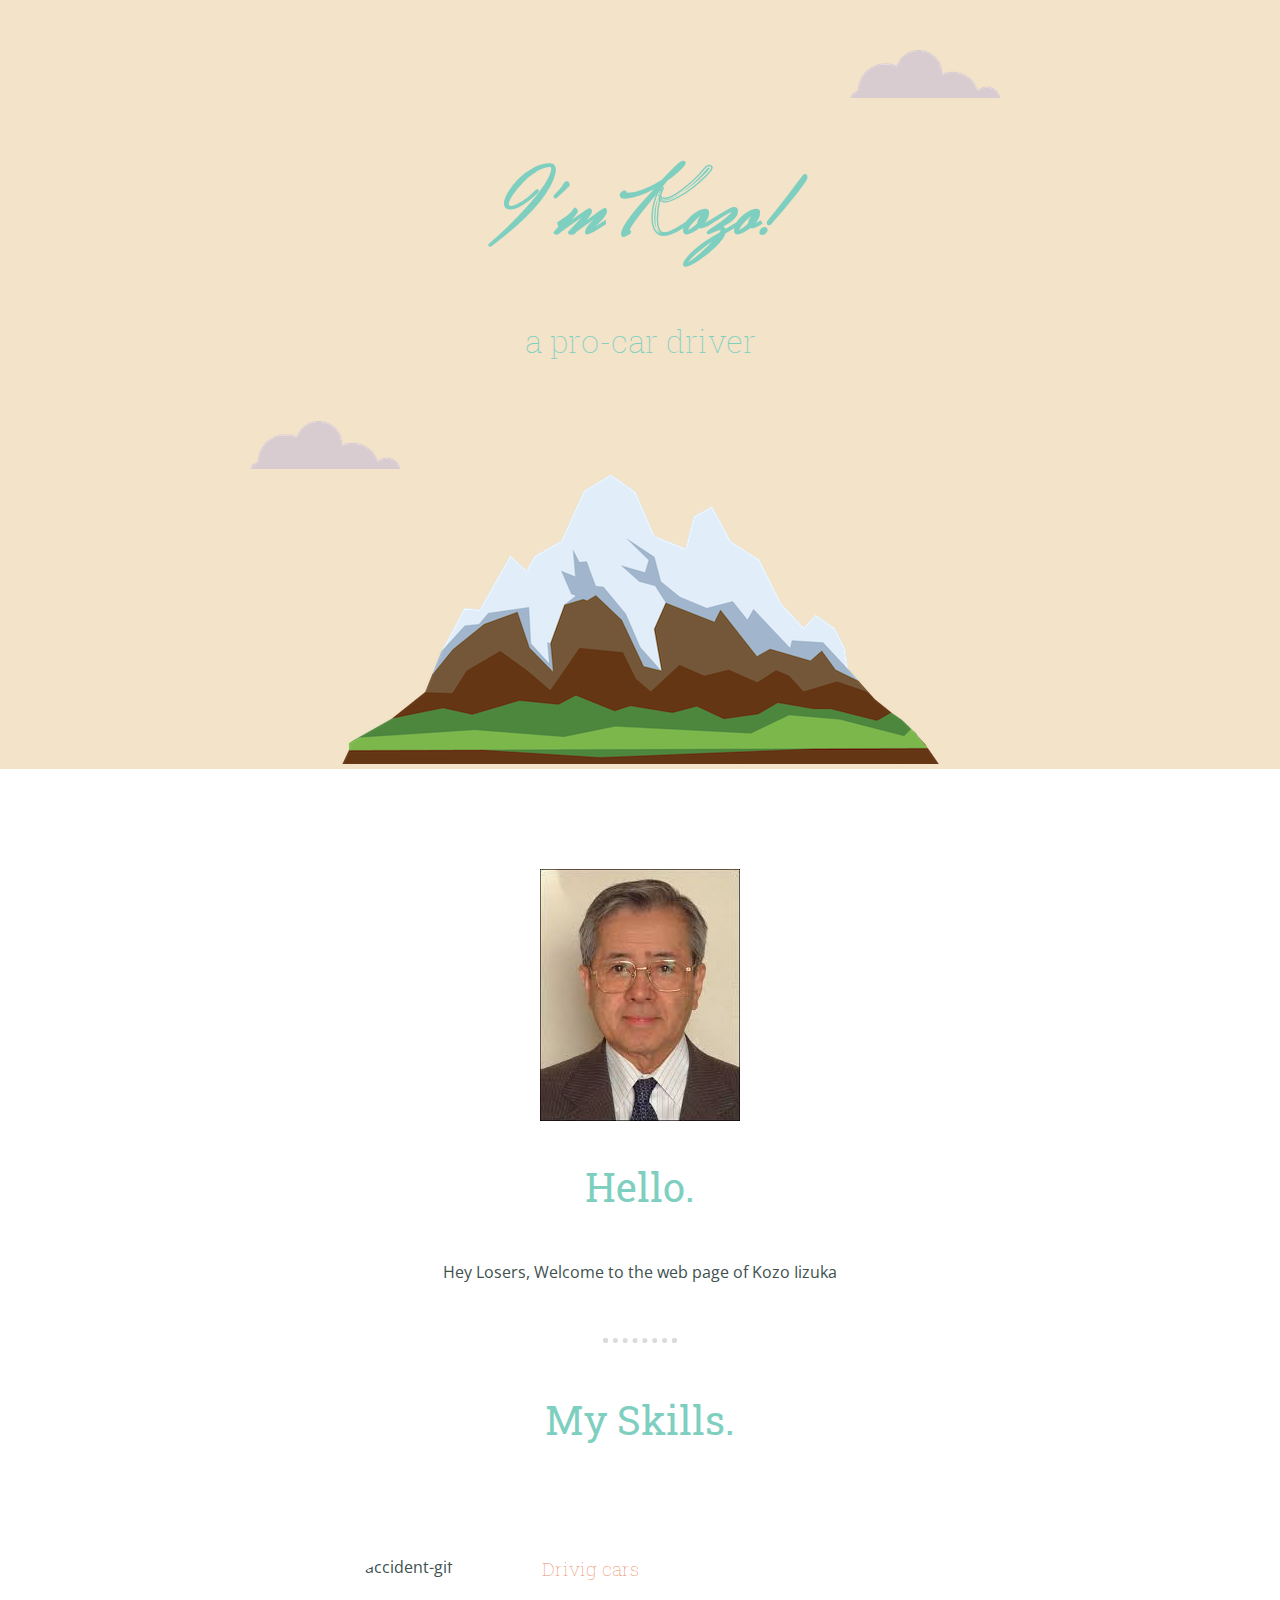
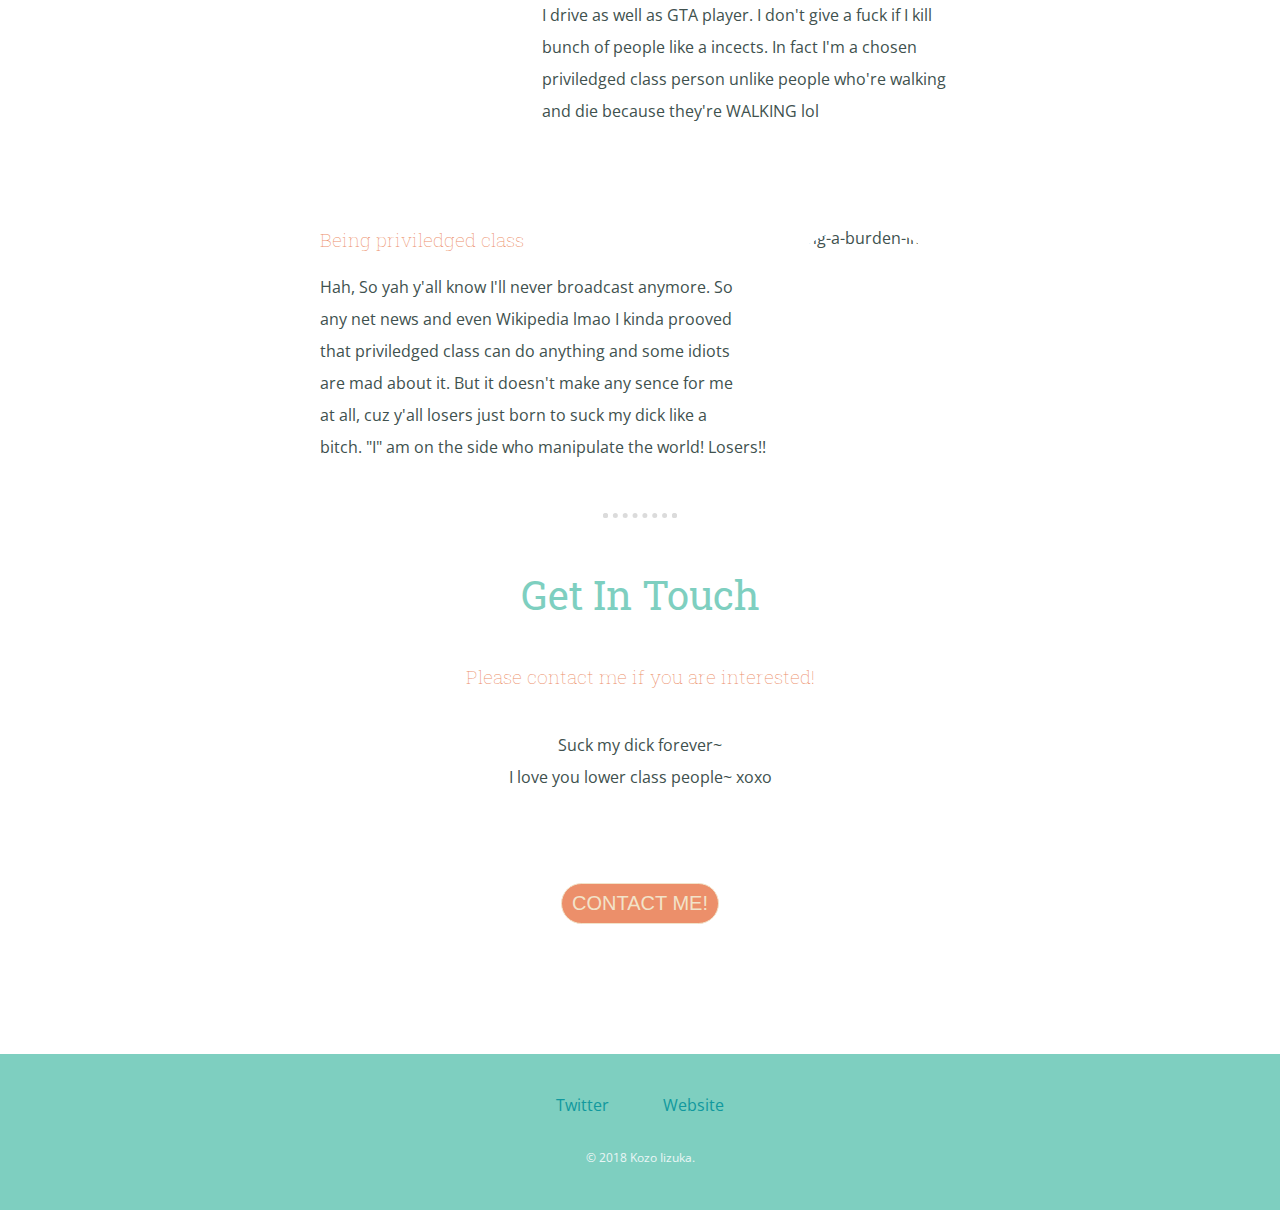
==== index.html @ 1e913027 "Add files via upload" ====
<!DOCTYPE html>
<html lang="en">
<head>
  <meta charset="UTF-8">
  <title>Kozo Iizuka</title>
  <link rel="stylesheet" href="css/styles.css">
  <link rel="icon" href="favicon.ico">
  <link href="https://fonts.googleapis.com/css?family=Herr+Von+Muellerhoff|Open+Sans|Roboto+Slab&display=swap" rel="stylesheet">
</head>
<body>
  <div class="top-container">
    <img class="top-cloud" src="images/cloud.png" alt="cloud-img">
      <h1>I'm Kozo!</h1>
      <h2> <span class="top-div-font">a pro-car driver</span></h2>
    <img class="bottom-cloud" src="images/cloud.png" alt="cloud-img">
    <img src="images/mountain.png" alt="mountain-img">
  </div>


  <div class="middle-container">
    <div class="profile">
      <img src="images/jerkoffbitch.jpeg" alt="rougai-img">
      <h2>Hello.</h2>
      <p class="profile-p">Hey Losers, Welcome to the web page of Kozo Iizuka</p>
    </div>

    <hr class="hr">

    <div class="skills">
      <h2>My Skills.</h2>
      <div class="skill-row">
        <img class="rougai-1" src="https://media3.giphy.com/media/s7LrWWLeWLumc/giphy.gif?cid=790b761156688cab63d4c06f23f91a3c0b5de6604318af69&rid=giphy.gif" alt="car-accident-gif">
        <h3>Drivig cars</h3>
        <p>I drive as well as GTA player. I don't give a fuck if I kill bunch of people like a incects. In fact I'm a chosen priviledged class person unlike people who're walking and die because they're WALKING lol</p>
      </div>
      <div class="skill-row">
        <img class="rougai-2" src="https://3.bp.blogspot.com/-nwCghI5Gpug/WHsSVWICOPI/AAAAAAABBHY/zlFc8xp-SRo9B_Znno2y6qqEjCwLQD7BwCLcB/s800/nenkin_mikoshi.png" alt="being-a-burden-img">
        <h3>Being priviledged class</h3>
        <p class="rougai-2-p">Hah, So yah y'all know I'll never broadcast anymore. So any net news and even Wikipedia lmao  I kinda prooved that priviledged class can do anything and some idiots are mad about it. But it doesn't make any sence for me at all, cuz y'all losers just born to suck my dick like a bitch. "I" am on the side who manipulate the world! Losers!!</p>
      </div>
    </div>

    <hr class="hr">

    <div class="contact">
      <h2>Get In Touch</h2>
      <h3>Please contact me if you are interested!</h3>
      <p class="contact-p">Suck my dick forever~ <br> I love you lower class people~ xoxo</p>
      <a href="mailto:xanax1594@yahoo.co.jp" class="myButton">CONTACT ME!</a>
    </div>
  </div>


  <div class="bottom-container">
    <!-- <a class="footer-link" href="https://www.linkedin.com/">LinkedIn</a> -->
    <a target="_blank" class="footer-link" href="https://twitter.com/Sakuya_pad_7__?lang=en">Twitter</a>
    <a target="_blank" class="footer-link" href="https://acabchan.github.io/motherfucker/">Website</a>
    <p class="footer-p">© 2018 Kozo Iizuka.</p>
  </div>

</body>
</html>
---- css/styles.css ----
/* body {
  background-color: #282c37;
} */
/* body {
  background-color: #666b78;
} */
/* 1em & 1rem = 100% = 16px */
/************* TAG SELECTER **************/
body {
  margin: 0;
  text-align: center;
  font-family: 'Open Sans', sans-serif;
  color: #40514E;
}

h1 {
  margin-top: 0;
  font-family: 'Herr Von Muellerhoff', cursive;
  font-size: 5.625rem;
  margin: 50px auto 0 auto;
  color: #7ecfc0;
}

h2 {
  font-family: 'Roboto Slab', serif;
  font-size: 2.5rem;
  font-weight: normal;
  color: #7ecfc0;
  padding-bottom: 10px;
}

h3 {
  font-family: 'Roboto Slab', serif;
  font-weight: 100;
  color: #ec8f6a;
}

a {
  color: #11999E;
  text-decoration: none;
}

p {
  line-height: 2;
}

hr {
  width: 5%;
  border: 5px dotted #dbdbdb;
  border-bottom: none;
  margin: 50px auto;
}


/************* CLASS SELECTER **************/
.top-container {
  background-color: #f2e3c9;
  position: relative;
  padding-top: 100px;
}

.top-div-font {
  font-weight: 100;
  font-size: 2rem;
}

.top-cloud {
  position: absolute;
  right: 280px;
  top: 50px;
}

.bottom-cloud {
  position: absolute;
  left: 250px;
  bottom: 300px;
}

/*  top to middle */

.middle-container {
  margin: 100px 0;
}

.profile-p{
  width: 50%;
  margin: 10px auto;
}

.skill-row {
  width: 50%;
  margin: 100px auto 0;
  text-align: left;
}

.rougai-1 {
  height: 192px;
  width: 30%;
  border-radius: 100%;
  float: left;
  margin-right: 30px;
}

.rougai-2 {
  height: 192px;
  width: 30%;
  border-radius: 100%;
  float: right;
  margin-left: 30px;
}

/* contact content below */

.contact {
  width: 50%;
  margin: 0 auto;
}

.contact-p {
  width: 50%;
  margin: 40px auto 60px;
}

.myButton {
	background-color:#ec8f6a;
	border-radius:22px;
	border:1px solid;
	display:inline-block;
	cursor:pointer;
	color:#f2e3c9;
	font-family:Arial;
	font-size:20px;
	padding:8px 10px;
	text-decoration:none;
  margin: 30px;
}
.myButton:hover {
	background-color:#edc073;
}
.myButton:active {
	position:relative;
	top:1px;
}

/* middle to bottom */

.bottom-container {
  padding: 40px 0 10px 0;
  background-color: #7ecfc0;
}

.footer-link {
  margin: 25px;
}

.footer-p {
  font-size: 12px;
  color:#EAF6F6;
  margin: 0;
  margin: 30px
}

/************* ID SELECTER **************/
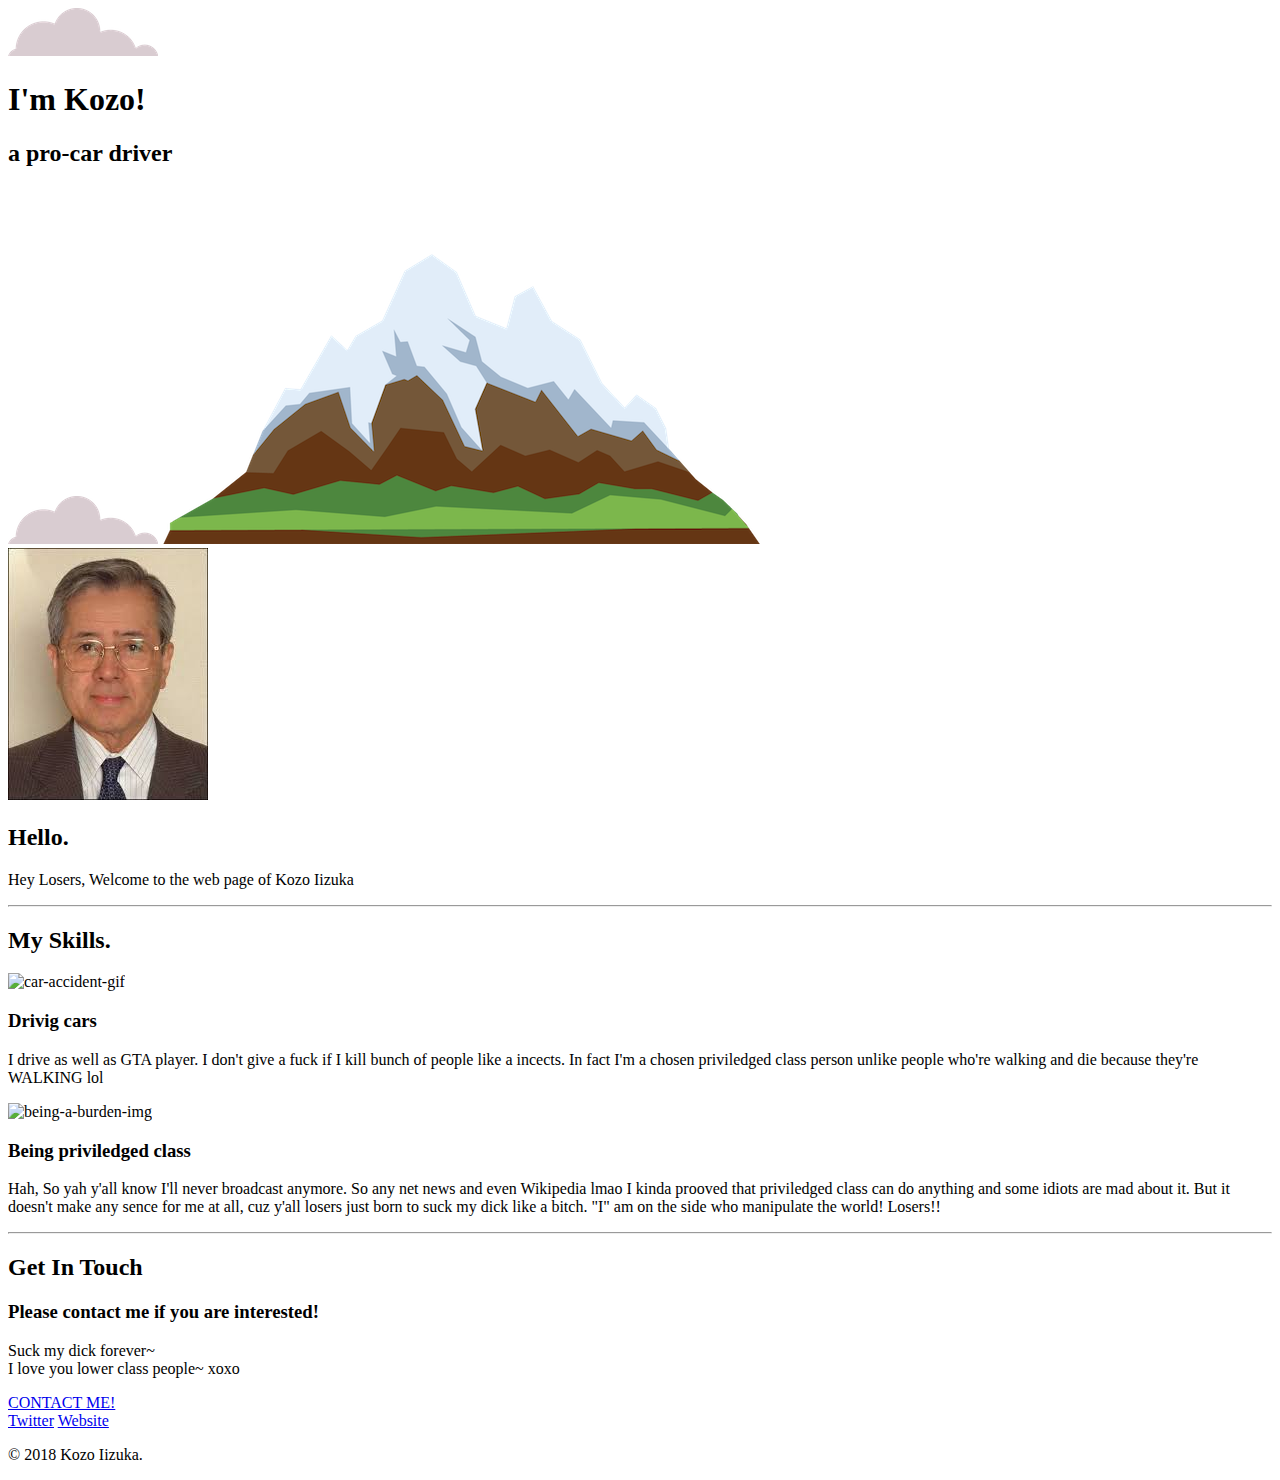
==== commit 40fbd98c: "Update index.html" ====
--- a/index.html
+++ b/index.html
@@ -2,24 +2,25 @@
 <html lang="en">
 <head>
   <meta charset="UTF-8">
+  <meta name="viewport" content="width=device-width;" />
   <title>Kozo Iizuka</title>
-  <link rel="stylesheet" href="css/styles.css">
+  <link rel="stylesheet" href="../../css/styles-rogai.css">
   <link rel="icon" href="favicon.ico">
   <link href="https://fonts.googleapis.com/css?family=Herr+Von+Muellerhoff|Open+Sans|Roboto+Slab&display=swap" rel="stylesheet">
 </head>
 <body>
   <div class="top-container">
-    <img class="top-cloud" src="images/cloud.png" alt="cloud-img">
+    <img class="top-cloud" src="../images/cloud.png" alt="cloud-img">
       <h1>I'm Kozo!</h1>
       <h2> <span class="top-div-font">a pro-car driver</span></h2>
-    <img class="bottom-cloud" src="images/cloud.png" alt="cloud-img">
-    <img src="images/mountain.png" alt="mountain-img">
+    <img class="bottom-cloud" src="../images/cloud.png" alt="cloud-img">
+    <img src="../images/mountain.png" alt="mountain-img">
   </div>
 
 
   <div class="middle-container">
     <div class="profile">
-      <img src="images/jerkoffbitch.jpeg" alt="rougai-img">
+      <img src="../images/jerkoffbitch.jpeg" alt="rougai-img">
       <h2>Hello.</h2>
       <p class="profile-p">Hey Losers, Welcome to the web page of Kozo Iizuka</p>
     </div>
@@ -54,7 +55,8 @@
   <div class="bottom-container">
     <!-- <a class="footer-link" href="https://www.linkedin.com/">LinkedIn</a> -->
     <a target="_blank" class="footer-link" href="https://twitter.com/Sakuya_pad_7__?lang=en">Twitter</a>
-    <a target="_blank" class="footer-link" href="https://acabchan.github.io/motherfucker/">Website</a>
+    <a target="_blank" class="footer-link" href="../my-personalsite/index0.html">Website</a>
+    <!-- <a target="_blank" class="footer-link" href="https://acabchan.github.io/motherfucker/">Website</a> -->
     <p class="footer-p">© 2018 Kozo Iizuka.</p>
   </div>
 
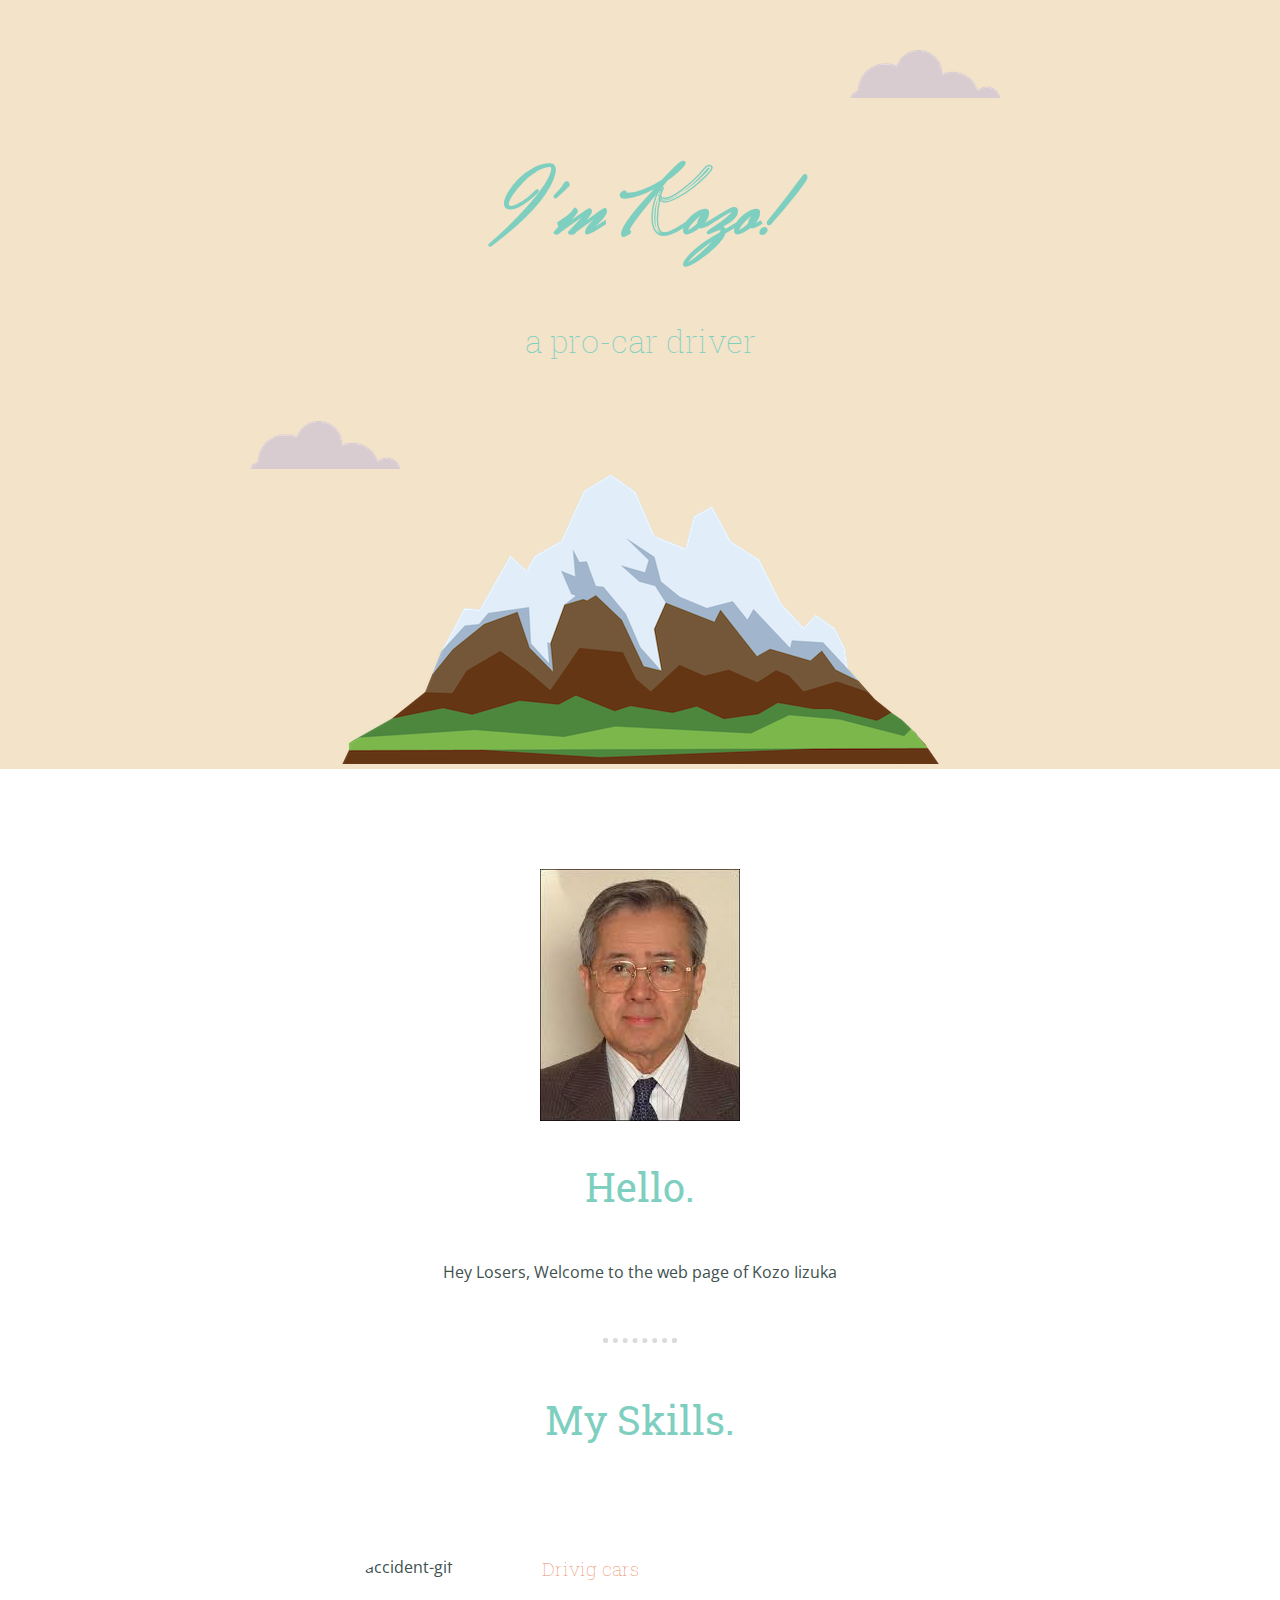
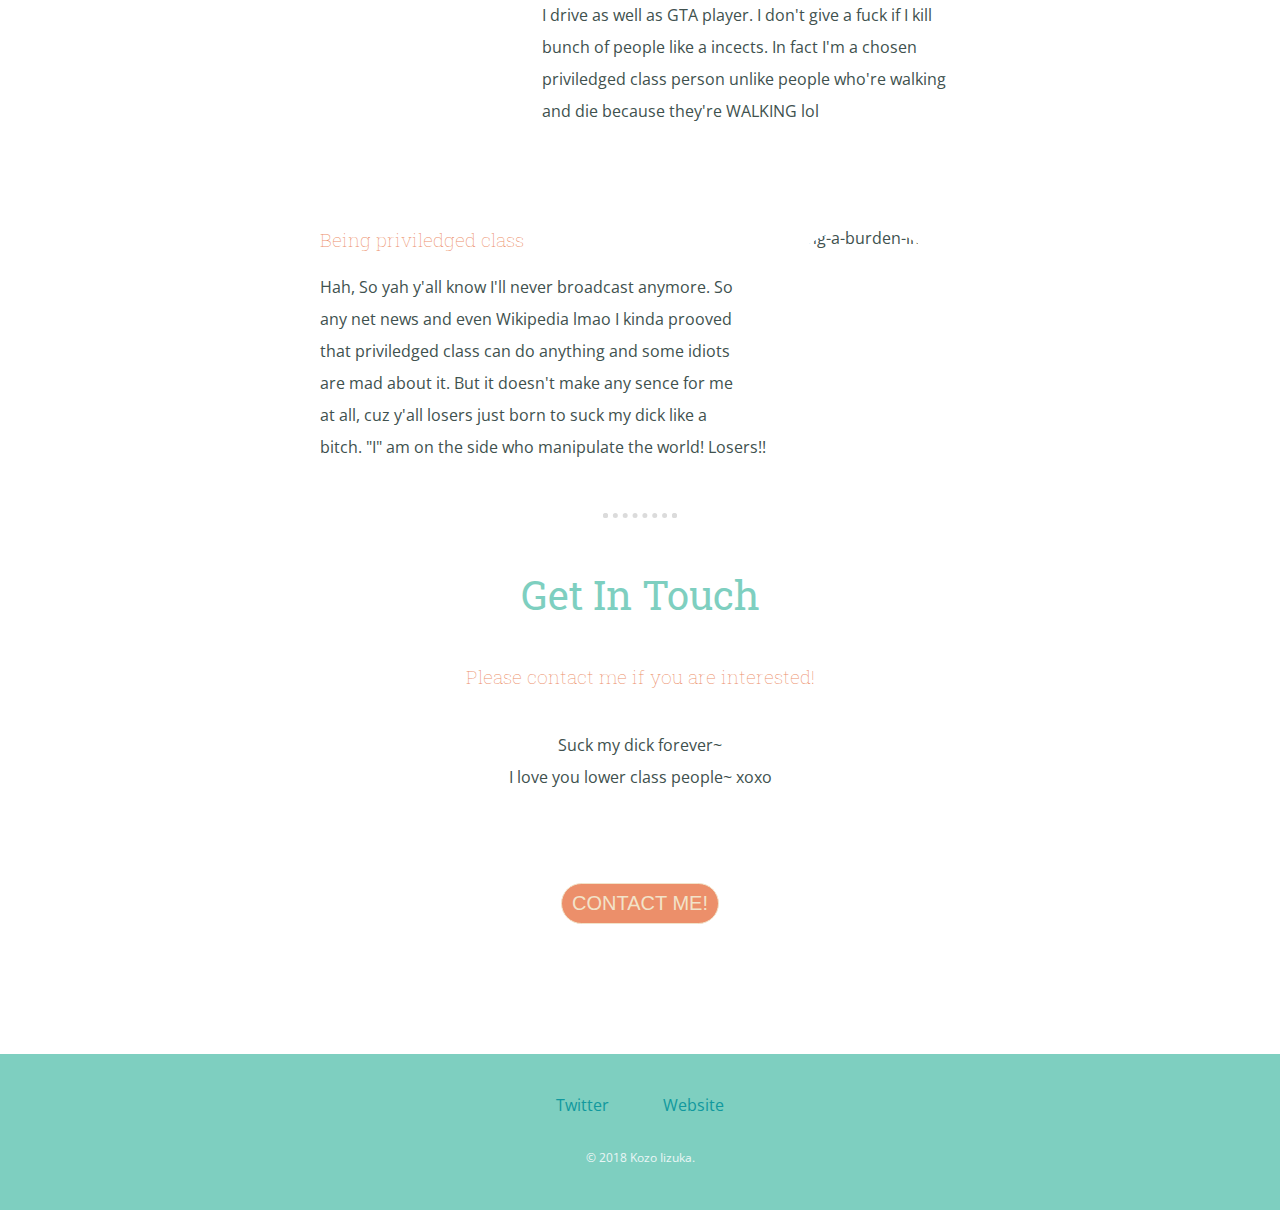
==== commit 350ee0b7: "Update index.html" ====
--- a/index.html
+++ b/index.html
@@ -4,7 +4,7 @@
   <meta charset="UTF-8">
   <meta name="viewport" content="width=device-width;" />
   <title>Kozo Iizuka</title>
-  <link rel="stylesheet" href="../../css/styles-rogai.css">
+  <link rel="stylesheet" href="css/styles-rogai.css">
   <link rel="icon" href="favicon.ico">
   <link href="https://fonts.googleapis.com/css?family=Herr+Von+Muellerhoff|Open+Sans|Roboto+Slab&display=swap" rel="stylesheet">
 </head>
--- a/css/styles-rogai.css
+++ b/css/styles-rogai.css
@@ -0,0 +1,185 @@
+/* body {
+  background-color: #282c37;
+} */
+/* body {
+  background-color: #666b78;
+} */
+/* 1em & 1rem = 100% = 16px */
+/************* TAG SELECTER **************/
+body {
+  margin: 0;
+  text-align: center;
+  font-family: 'Open Sans', sans-serif;
+  color: #40514E;
+}
+
+h1 {
+  margin-top: 0;
+  font-family: 'Herr Von Muellerhoff', cursive;
+  font-size: 5.625rem;
+  margin: 50px auto 0 auto;
+  color: #7ecfc0;
+}
+
+h2 {
+  font-family: 'Roboto Slab', serif;
+  font-size: 2.5rem;
+  font-weight: normal;
+  color: #7ecfc0;
+  padding-bottom: 10px;
+}
+
+h3 {
+  font-family: 'Roboto Slab', serif;
+  font-weight: 100;
+  color: #ec8f6a;
+}
+
+a {
+  color: #11999E;
+  text-decoration: none;
+}
+
+p {
+  line-height: 2;
+}
+
+hr {
+  width: 5%;
+  border: 5px dotted #dbdbdb;
+  border-bottom: none;
+  margin: 50px auto;
+}
+
+
+/************* CLASS SELECTER **************/
+.top-container {
+  background-color: #f2e3c9;
+  position: relative;
+  padding-top: 100px;
+}
+
+.top-div-font {
+  font-weight: 100;
+  font-size: 2rem;
+}
+
+.top-cloud {
+  position: absolute;
+  right: 280px;
+  top: 50px;
+}
+
+.bottom-cloud {
+  position: absolute;
+  left: 250px;
+  bottom: 300px;
+}
+
+/*  top to middle */
+
+.middle-container {
+  margin: 100px 0;
+}
+
+.profile-p{
+  width: 50%;
+  margin: 10px auto;
+}
+
+.skill-row {
+  width: 50%;
+  margin: 100px auto 0;
+  text-align: left;
+}
+
+.rougai-1 {
+  height: 192px;
+  width: 30%;
+  border-radius: 100%;
+  float: left;
+  margin-right: 30px;
+}
+
+.rougai-2 {
+  height: 192px;
+  width: 30%;
+  border-radius: 100%;
+  float: right;
+  margin-left: 30px;
+}
+
+/* contact content below */
+
+.contact {
+  width: 50%;
+  margin: 0 auto;
+}
+
+.contact-p {
+  width: 50%;
+  margin: 40px auto 60px;
+}
+
+.myButton {
+	background-color:#ec8f6a;
+	border-radius:22px;
+	border:1px solid;
+	display:inline-block;
+	cursor:pointer;
+	color:#f2e3c9;
+	font-family:Arial;
+	font-size:20px;
+	padding:8px 10px;
+	text-decoration:none;
+  margin: 30px;
+}
+.myButton:hover {
+	background-color:#edc073;
+}
+.myButton:active {
+	position:relative;
+	top:1px;
+}
+
+/* middle to bottom */
+
+.bottom-container {
+  padding: 40px 0 10px 0;
+  background-color: #7ecfc0;
+}
+
+.footer-link {
+  margin: 25px;
+}
+
+.footer-p {
+  font-size: 12px;
+  color:#EAF6F6;
+  margin: 0;
+  margin: 30px
+}
+
+
+@media (max-width: 1028px) {
+
+  p {
+    font-size: 1.3rem;
+    line-height: 2;
+  }
+ .pofile {
+   width: auto;
+   margin: 8%;
+ }
+
+ .skill-row {
+  width: auto;
+  margin: 8%;
+ }
+
+ .contact {
+   width: auto;
+   margin: 8%;
+ }
+}
+/************* ID SELECTER **************/
